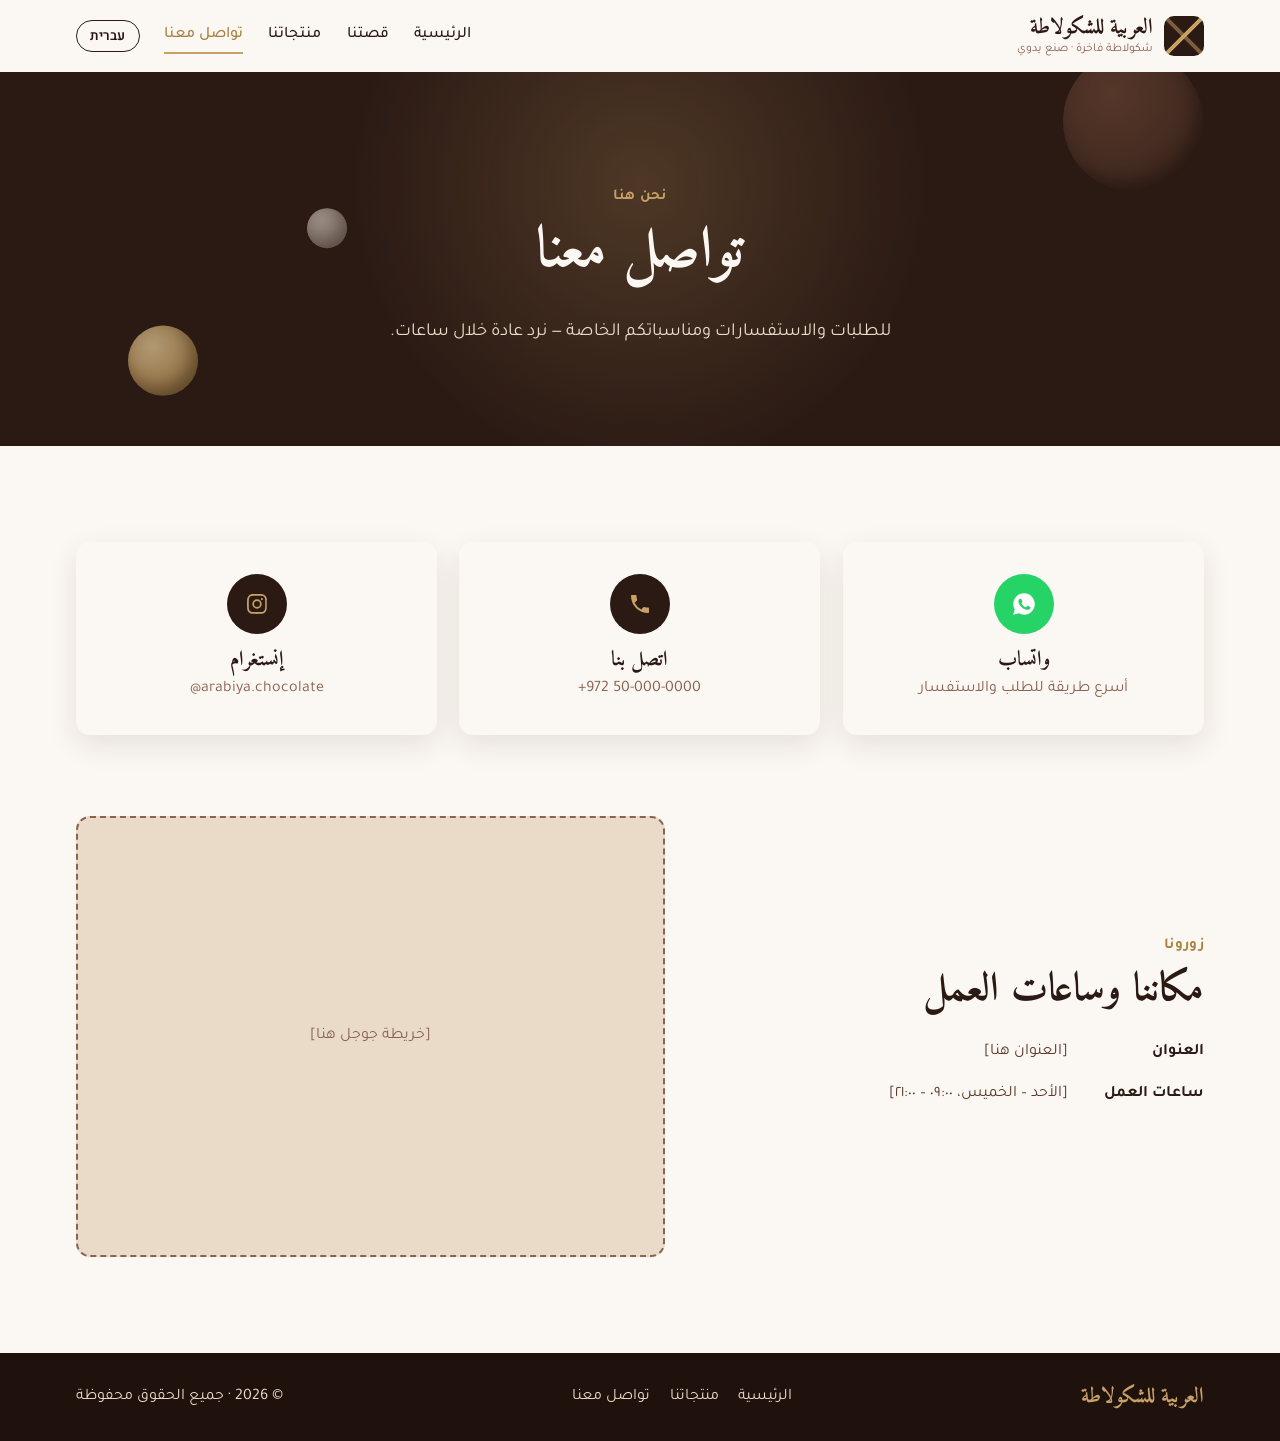
==== contact.html @ bb2a621e "Initial commit: Arabiya Chocolate website Static 3-page site (home, products, contact) with Arabic/H" ====
<!doctype html>
<html lang="ar" dir="rtl">
<head>
  <meta charset="utf-8" />
  <meta name="viewport" content="width=device-width, initial-scale=1" />
  <title>تواصل معنا — العربية للشكولاطة</title>
  <meta name="description" content="تواصل مع العربية للشكولاطة للطلبات والمناسبات." />
  <link rel="icon" href="assets/favicon.svg" type="image/svg+xml" />
  <link rel="preconnect" href="https://fonts.googleapis.com" />
  <link rel="preconnect" href="https://fonts.gstatic.com" crossorigin />
  <link href="https://fonts.googleapis.com/css2?family=Amiri:wght@400;700&family=Tajawal:wght@400;500;700&family=Frank+Ruhl+Libre:wght@500;700&family=Heebo:wght@400;500;700&display=swap" rel="stylesheet" />
  <link rel="stylesheet" href="css/styles.css" />
</head>
<body data-page="contact">
  <div class="scroll-progress" aria-hidden="true"></div>
  <div class="cursor-ring" aria-hidden="true"></div>

  <header class="site-header">
    <div class="container header-inner">
      <a href="index.html" class="logo" aria-label="العربية للشكولاطة">
        <span class="logo-mark" aria-hidden="true"></span>
        <span class="logo-text">
          <span class="logo-name">العربية للشكولاطة</span>
          <span class="logo-tag" data-i18n="logo.tag"></span>
        </span>
      </a>
      <nav class="nav" id="nav" aria-label="Main">
        <a href="index.html" data-i18n="nav.home"></a>
        <a href="index.html#story" data-i18n="nav.story"></a>
        <a href="products.html" data-i18n="nav.products"></a>
        <a href="contact.html" data-i18n="nav.contact" aria-current="page"></a>
      </nav>
      <div class="header-actions">
        <button class="lang-toggle" id="langToggle" type="button" aria-label="Switch language">עברית</button>
        <button class="menu-toggle" id="menuToggle" type="button" aria-label="Menu" aria-expanded="false">
          <span></span><span></span><span></span>
        </button>
      </div>
    </div>
  </header>

  <main>
    <section class="page-hero">
      <div class="page-hero-deco" aria-hidden="true"><span></span><span></span><span></span></div>
      <div class="container">
        <p class="eyebrow" data-i18n="cp.eyebrow"></p>
        <h1 data-i18n="cp.title"></h1>
        <p class="lead" data-i18n="cp.lead"></p>
      </div>
    </section>

    <section class="section">
      <div class="container">

        <!-- Shown only when arriving from a product (contact.html?product=id) -->
        <div class="selected" id="selectedProduct" hidden>
          <div class="selected-media" id="selMedia"></div>
          <div class="selected-body">
            <p class="eyebrow" data-i18n="sel.label"></p>
            <h2 id="selName"></h2>
            <p class="selected-price" id="selPrice"></p>
            <div class="selected-actions">
              <a href="#" class="btn btn-primary" id="selSend" target="_blank" rel="noopener" data-i18n="sel.send"></a>
              <a href="products.html" class="btn btn-ghost" data-i18n="sel.change"></a>
            </div>
          </div>
        </div>

        <div class="channels">
          <a href="#" class="channel js-wa-general">
            <span class="channel-icon wa" aria-hidden="true">
              <svg viewBox="0 0 24 24" width="26" height="26"><path fill="currentColor" d="M12.04 2C6.58 2 2.13 6.45 2.13 11.91c0 1.75.46 3.45 1.32 4.95L2.05 22l5.25-1.38a9.9 9.9 0 0 0 4.74 1.21c5.46 0 9.91-4.45 9.91-9.91S17.5 2 12.04 2Zm5.8 14.03c-.24.68-1.42 1.3-1.96 1.35-.5.05-.97.24-3.27-.68-2.77-1.090-4.52-3.93-4.66-4.11-.13-.18-1.11-1.48-1.11-2.83s.7-2.01.96-2.28c.24-.27.53-.34.71-.34l.51.01c.16 0 .38-.06.6.46.24.55.8 1.92.87 2.06.07.14.11.3.02.48-.09.18-.14.3-.27.46-.14.16-.29.36-.41.48-.14.13-.28.28-.12.55.16.27.71 1.17 1.52 1.9 1.05.93 1.930 1.22 2.2 1.36.27.13.43.11.59-.07.16-.18.68-.79.86-1.06.18-.27.36-.23.6-.14.25.09 1.58.75 1.85.88.27.14.45.2.52.32.07.11.07.66-.17 1.33Z"/></svg>
            </span>
            <h3 data-i18n="ch.wa"></h3>
            <p data-i18n="ch.waD"></p>
          </a>
          <a href="#" class="channel js-phone-link">
            <span class="channel-icon" aria-hidden="true">
              <svg viewBox="0 0 24 24" width="24" height="24"><path fill="currentColor" d="M6.6 10.8a15.1 15.1 0 0 0 6.6 6.6l2.2-2.2c.3-.3.7-.4 1-.2 1.1.4 2.3.6 3.6.6.6 0 1 .4 1 1V20c0 .6-.4 1-1 1A17 17 0 0 1 3 4c0-.6.4-1 1-1h3.5c.6 0 1 .4 1 1 0 1.3.2 2.5.6 3.6.1.3 0 .7-.2 1l-2.3 2.2Z"/></svg>
            </span>
            <h3 data-i18n="ch.phone"></h3>
            <p class="js-phone-text" dir="ltr"></p>
          </a>
          <a href="#" class="channel js-instagram-link" target="_blank" rel="noopener">
            <span class="channel-icon" aria-hidden="true">
              <svg viewBox="0 0 24 24" width="24" height="24"><path fill="currentColor" d="M12 7.3a4.7 4.7 0 1 0 0 9.4 4.7 4.7 0 0 0 0-9.4Zm0 7.7a3 3 0 1 1 0-6 3 3 0 0 1 0 6Zm6-7.9a1.1 1.1 0 1 1-2.2 0 1.1 1.1 0 0 1 2.2 0ZM21.9 8c-.1-1.6-.4-3-1.6-4.2S17.6 2.2 16 2.1C14.4 2 9.6 2 8 2.1 6.4 2.2 5 2.5 3.8 3.7S2.2 6.4 2.1 8C2 9.6 2 14.4 2.1 16c.1 1.6.4 3 1.6 4.2s2.6 1.5 4.2 1.6c1.6.1 6.4.1 8 0 1.6-.1 3-.4 4.2-1.6s1.5-2.6 1.6-4.2c.1-1.6.1-6.4 0-8Zm-2.1 9.8a3.3 3.3 0 0 1-1.9 1.9c-1.3.5-4.4.4-5.9.4s-4.6.1-5.9-.4a3.3 3.3 0 0 1-1.9-1.9c-.5-1.3-.4-4.4-.4-5.9s-.1-4.6.4-5.9a3.300 3.3 0 0 1 1.9-1.9c1.3-.5 4.4-.4 5.9-.4s4.6-.1 5.9.4a3.3 3.3 0 0 1 1.9 1.9c.5 1.3.4 4.4.4 5.9s.1 4.6-.4 5.9Z"/></svg>
            </span>
            <h3 data-i18n="ch.ig"></h3>
            <p class="js-instagram-text" dir="ltr"></p>
          </a>
        </div>

        <div class="visit">
          <div class="visit-info">
            <p class="eyebrow" data-i18n="ch.visit"></p>
            <h2 data-i18n="visit.title"></h2>
            <dl class="info">
              <div><dt data-i18n="contact.addrL"></dt><dd data-i18n="contact.addr"></dd></div>
              <div><dt data-i18n="contact.hoursL"></dt><dd data-i18n="contact.hours"></dd></div>
            </dl>
          </div>
          <!-- Replace with a Google Maps embed <iframe> -->
          <div class="map-placeholder" data-i18n="contact.map"></div>
        </div>
      </div>
    </section>
  </main>

  <footer class="site-footer">
    <div class="container footer-inner">
      <span class="logo-name">العربية للشكولاطة</span>
      <nav class="footer-nav">
        <a href="index.html" data-i18n="nav.home"></a>
        <a href="products.html" data-i18n="nav.products"></a>
        <a href="contact.html" data-i18n="nav.contact"></a>
      </nav>
      <span>© <span class="js-year"></span> · <span data-i18n="footer.rights"></span></span>
    </div>
  </footer>

  <script src="js/config.js"></script>
  <script src="js/i18n.js"></script>
  <script src="js/products.js"></script>
  <script src="js/main.js"></script>
  <script src="js/motion.js"></script>
</body>
</html>
---- css/styles.css ----
/* ============================================================
   العربية للشكولاطة — base styles
   Brand tokens live in :root. Change colors/fonts here.
   ============================================================ */
:root {
  --cocoa-900: #1f120d;
  --cocoa-800: #2b1a14;
  --cocoa-600: #5a3a2c;
  --cocoa-400: #8a6250;
  --cream-50:  #fbf7f2;
  --cream-100: #f4ebe0;
  --cream-200: #eadbc9;
  --gold:      #c8a165;
  --gold-dark: #a8823f;

  --text: var(--cocoa-800);
  --muted: var(--cocoa-400);
  --bg: var(--cream-50);

  --font-display: "Amiri", serif;
  --font-body: "Tajawal", system-ui, sans-serif;

  --radius: 14px;
  --shadow: 0 10px 30px rgba(43, 26, 20, 0.10);
  --container: 1160px;
}

/* Hebrew uses Hebrew-capable fonts */
body.lang-he {
  --font-display: "Frank Ruhl Libre", serif;
  --font-body: "Heebo", system-ui, sans-serif;
}

*, *::before, *::after { box-sizing: border-box; }
html { scroll-behavior: smooth; scroll-padding-top: 80px; }
body {
  margin: 0;
  font-family: var(--font-body);
  color: var(--text);
  background: var(--bg);
  line-height: 1.7;
  -webkit-font-smoothing: antialiased;
}
img { max-width: 100%; display: block; }
a { color: inherit; text-decoration: none; }
h1, h2, h3 { font-family: var(--font-display); line-height: 1.25; margin: 0 0 .5em; }
h1 { font-size: clamp(2.2rem, 5vw, 3.6rem); }
h2 { font-size: clamp(1.7rem, 3.5vw, 2.5rem); }
h3 { font-size: 1.3rem; }
p { margin: 0 0 1em; }

.container { width: 100%; max-width: var(--container); margin-inline: auto; padding-inline: 16px; }
.center { text-align: center; margin-top: 2.5rem; }

/* ---------- Buttons ---------- */
.btn {
  display: inline-flex; align-items: center; justify-content: center;
  padding: .8em 1.6em; border-radius: 999px;
  font-weight: 700; font-family: var(--font-body); font-size: 1rem;
  border: 2px solid transparent; cursor: pointer;
  transition: transform .15s ease, background .2s ease, color .2s ease;
}
.btn:hover { transform: translateY(-2px); }
.btn-primary { background: var(--cocoa-800); color: var(--cream-50); }
.btn-primary:hover { background: var(--cocoa-600); }
.btn-ghost { border-color: var(--cocoa-800); color: var(--cocoa-800); }
.btn-ghost:hover { background: var(--cocoa-800); color: var(--cream-50); }
.btn-small { padding: .45em 1.1em; font-size: .9rem; background: var(--gold); color: var(--cocoa-900); }
.btn-small:hover { background: var(--gold-dark); color: var(--cream-50); }

.eyebrow {
  color: var(--gold-dark); font-weight: 700; letter-spacing: .02em;
  margin-bottom: .4em; font-size: .95rem;
}

/* ---------- Header ---------- */
.site-header {
  position: sticky; top: 0; z-index: 50;
  background: rgba(251, 247, 242, .92);
  backdrop-filter: blur(8px);
  transition: box-shadow .2s ease;
}
.site-header.is-scrolled { box-shadow: 0 2px 16px rgba(43, 26, 20, .08); }
.header-inner { display: flex; align-items: center; gap: 1.5rem; height: 72px; }

.logo { display: flex; align-items: center; gap: .7rem; }
.logo-mark {
  width: 40px; height: 40px; border-radius: 10px; flex: none;
  background:
    linear-gradient(135deg, transparent 46%, var(--gold) 47% 53%, transparent 54%),
    linear-gradient(45deg, transparent 46%, rgba(200,161,101,.5) 47% 53%, transparent 54%),
    var(--cocoa-800);
}
.logo-text { display: flex; flex-direction: column; line-height: 1.2; }
.logo-name { font-family: "Amiri", serif; font-weight: 700; font-size: 1.35rem; }
.logo-tag { font-size: .75rem; color: var(--muted); }

.nav { display: flex; gap: 1.6rem; margin-inline-start: auto; }
.nav a { font-weight: 500; position: relative; }
.nav a::after {
  content: ""; position: absolute; inset-inline: 0; bottom: -4px; height: 2px;
  background: var(--gold); transform: scaleX(0); transition: transform .2s ease;
}
.nav a:hover::after { transform: scaleX(1); }

.header-actions { display: flex; align-items: center; gap: .6rem; }
.lang-toggle {
  border: 1.5px solid var(--cocoa-800); background: transparent; color: var(--cocoa-800);
  border-radius: 999px; padding: .35em 1em; cursor: pointer;
  font-family: "Heebo", "Tajawal", sans-serif; font-weight: 600;
}
.lang-toggle:hover { background: var(--cocoa-800); color: var(--cream-50); }

.menu-toggle { display: none; background: none; border: 0; padding: 8px; cursor: pointer; }
.menu-toggle span { display: block; width: 22px; height: 2px; background: var(--cocoa-800); margin: 5px 0; }

/* ---------- Hero ---------- */
.hero {
  background:
    radial-gradient(1200px 500px at 85% -10%, var(--cream-200), transparent 60%),
    var(--cream-100);
  overflow: hidden;
}
.hero-inner {
  display: grid; grid-template-columns: 1.1fr .9fr; align-items: center; gap: 2rem;
  min-height: min(78vh, 640px); padding-block: 3rem;
}
.lead { font-size: 1.15rem; color: var(--cocoa-600); max-width: 34ch; }
.hero-ctas { display: flex; flex-wrap: wrap; gap: .8rem; margin-top: 1.6rem; }

.hero-art { position: relative; aspect-ratio: 1; max-width: 440px; width: 100%; margin-inline: auto; }
.bonbon {
  position: absolute; border-radius: 50%;
  background: radial-gradient(circle at 35% 30%, #7a4f3c, var(--cocoa-800) 60%, var(--cocoa-900));
  box-shadow: inset -8px -10px 20px rgba(0,0,0,.35), 0 18px 30px rgba(43,26,20,.25);
}
.bonbon::after {
  content: ""; position: absolute; inset: 22% 30% auto auto; width: 30%; height: 10%;
  border-radius: 50%; background: rgba(255,255,255,.18); transform: rotate(-25deg);
}
.b1 { width: 46%; height: 46%; top: 20%; inset-inline-start: 25%; }
.b2 { width: 28%; height: 28%; top: 5%;  inset-inline-start: 5%;
      background: radial-gradient(circle at 35% 30%, #e8cf9c, var(--gold) 55%, var(--gold-dark)); }
.b3 { width: 24%; height: 24%; top: 62%; inset-inline-start: 8%;
      background: radial-gradient(circle at 35% 30%, #fff8ef, var(--cream-200) 60%, #cdb79c); }
.b4 { width: 30%; height: 30%; top: 64%; inset-inline-start: 60%; }
.b5 { width: 18%; height: 18%; top: 8%;  inset-inline-start: 72%;
      background: radial-gradient(circle at 35% 30%, #a3c47a, #6f8f45 60%, #4c6630); }

/* ---------- Sections ---------- */
.section { padding-block: clamp(3.5rem, 8vw, 6rem); }
.section-alt { background: var(--cream-100); }
.section-dark { background: var(--cocoa-800); color: var(--cream-100); }
.section-dark .eyebrow { color: var(--gold); }
.section-head { text-align: center; max-width: 640px; margin: 0 auto 2.5rem; }

/* About */
.about { display: grid; grid-template-columns: 1fr 1.3fr; gap: 3rem; align-items: start; }
.features { list-style: none; padding: 0; margin: 1.5rem 0 0; display: grid; gap: 1rem; }
.features li {
  display: flex; flex-direction: column; padding: 1rem 1.2rem;
  border-inline-start: 3px solid var(--gold); background: var(--cream-100); border-radius: 8px;
}
.features span { color: var(--muted); }

/* Filters */
.filters { display: flex; flex-wrap: wrap; justify-content: center; gap: .5rem; margin-bottom: 2rem; }
.filter {
  border: 1.5px solid var(--cream-200); background: var(--cream-50); color: var(--cocoa-600);
  padding: .4em 1.1em; border-radius: 999px; cursor: pointer; font-family: var(--font-body); font-size: .95rem;
}
.filter.is-active { background: var(--cocoa-800); border-color: var(--cocoa-800); color: var(--cream-50); }

/* Product grid */
.grid { display: grid; grid-template-columns: repeat(auto-fill, minmax(240px, 1fr)); gap: 1.4rem; }
.card {
  background: var(--cream-50); border-radius: var(--radius); overflow: hidden;
  box-shadow: var(--shadow); display: flex; flex-direction: column;
  transition: transform .2s ease;
}
.card:hover { transform: translateY(-4px); }
.card-media { aspect-ratio: 4 / 3; background: var(--cream-200); }
.card-media img { width: 100%; height: 100%; object-fit: cover; }
.card-body { padding: 1.1rem 1.2rem 1.3rem; display: flex; flex-direction: column; flex: 1; }
.card-body p { color: var(--muted); font-size: .95rem; flex: 1; }
.card-foot { display: flex; align-items: center; justify-content: space-between; gap: .5rem; }
.price { font-weight: 700; font-size: 1.1rem; }

/* Placeholder product art (until real photos exist) */
.placeholder-art { width: 100%; height: 100%; display: grid; place-items: center; }
.placeholder-art span {
  width: 42%; aspect-ratio: 1; border-radius: 50%;
  box-shadow: inset -6px -8px 16px rgba(0,0,0,.3), 0 12px 20px rgba(43,26,20,.2);
}
.v1 { background: linear-gradient(135deg, #f1e3d0, #e2cbb0); }
.v1 span { background: radial-gradient(circle at 35% 30%, #7a4f3c, var(--cocoa-800) 60%); }
.v2 { background: linear-gradient(135deg, #3a2419, #24150f); }
.v2 span { background: radial-gradient(circle at 35% 30%, #e8cf9c, var(--gold) 60%); }
.v3 { background: linear-gradient(135deg, #e9efe0, #d3dfc2); }
.v3 span { background: radial-gradient(circle at 35% 30%, #a3c47a, #6f8f45 60%); }
.v4 { background: linear-gradient(135deg, #f6e7e3, #e8cfc8); }
.v4 span { background: radial-gradient(circle at 35% 30%, #fff8ef, #cdb79c 70%); }

/* Occasions */
.occasions { display: grid; grid-template-columns: repeat(4, 1fr); gap: 1.2rem; }
.occ-card {
  padding: 1.6rem; border-radius: var(--radius); background: var(--cream-100);
  border-top: 4px solid var(--gold);
}
.occ-card p { color: var(--muted); margin: 0; }

/* Steps */
.steps { list-style: none; padding: 0; margin: 0; display: grid; grid-template-columns: repeat(3, 1fr); gap: 1.5rem; }
.steps li { text-align: center; padding: 1.5rem; }
.step-num {
  display: inline-grid; place-items: center; width: 56px; height: 56px; border-radius: 50%;
  background: var(--gold); color: var(--cocoa-900); font-weight: 700; font-size: 1.4rem; margin-bottom: 1rem;
}
.steps p { color: var(--cream-200); margin: 0; }

/* Contact */
.contact { display: grid; grid-template-columns: 1fr 1fr; gap: 3rem; align-items: center; }
.info { margin: 1.5rem 0 2rem; display: grid; gap: .9rem; }
.info div { display: grid; grid-template-columns: 120px 1fr; gap: 1rem; }
.info dt { font-weight: 700; }
.info dd { margin: 0; color: var(--cocoa-600); }
.info a { text-decoration: underline; text-underline-offset: 3px; }
.map-placeholder {
  aspect-ratio: 4 / 3; border-radius: var(--radius); background: var(--cream-200);
  display: grid; place-items: center; color: var(--muted); border: 2px dashed var(--cocoa-400);
}

/* Footer */
.site-footer { background: var(--cocoa-900); color: var(--cream-200); padding-block: 1.6rem; }
.footer-inner { display: flex; justify-content: space-between; align-items: center; flex-wrap: wrap; gap: .8rem; }
.site-footer .logo-name { color: var(--gold); }

/* Floating WhatsApp */
.wa-float {
  position: fixed; bottom: 20px; inset-inline-start: 20px; z-index: 60;
  width: 58px; height: 58px; border-radius: 50%; background: #25d366; color: #fff;
  display: grid; place-items: center; box-shadow: 0 8px 20px rgba(0,0,0,.25);
  transition: transform .15s ease;
}
.wa-float:hover { transform: scale(1.08); }

/* ---------- Responsive ---------- */
@media (max-width: 960px) {
  .occasions { grid-template-columns: repeat(2, 1fr); }
  .about, .contact { grid-template-columns: 1fr; gap: 2rem; }
}

@media (max-width: 760px) {
  .menu-toggle { display: block; }
  .nav {
    position: absolute; top: 72px; inset-inline: 0;
    flex-direction: column; gap: 0; background: var(--cream-50);
    box-shadow: 0 10px 20px rgba(43,26,20,.1);
    max-height: 0; overflow: hidden; transition: max-height .25s ease;
  }
  .nav.is-open { max-height: 400px; }
  .nav a { padding: 1rem 16px; border-top: 1px solid var(--cream-200); }
  .nav a::after { display: none; }
  .header-actions { margin-inline-start: auto; }

  .hero-inner { grid-template-columns: 1fr; text-align: center; min-height: auto; }
  .hero-copy { order: 2; }
  .hero-art { order: 1; max-width: 260px; }
  .lead { margin-inline: auto; }
  .hero-ctas { justify-content: center; }

  .steps { grid-template-columns: 1fr; }
  .occasions { grid-template-columns: 1fr; }
  .logo-tag { display: none; }
}

/* ============================================================
   MOTION (see js/motion.js)
   ============================================================ */

/* Scroll progress bar */
.scroll-progress {
  position: fixed; top: 0; inset-inline: 0; height: 3px; z-index: 100;
  background: linear-gradient(to left, var(--gold), #e8cf9c);
  transform: scaleX(0); transform-origin: right; pointer-events: none;
}

/* Cursor ring (desktop only — JS shows it) */
.cursor-ring {
  position: fixed; left: 0; top: 0; z-index: 200; pointer-events: none;
  width: 34px; height: 34px; border-radius: 50%;
  border: 1.5px solid var(--gold); opacity: 0;
  transition: width .25s ease, height .25s ease, background .25s ease, border-color .25s ease, opacity .3s ease;
}
.cursor-ring.is-visible { opacity: 1; }
.cursor-ring.is-hover { width: 64px; height: 64px; background: rgba(200,161,101,.16); border-color: transparent; }
.cursor-ring.is-down { width: 24px; height: 24px; }

/* Header hide/show */
.site-header { transition: box-shadow .2s ease, transform .35s ease; }
.site-header.is-hidden { transform: translateY(-100%); }

/* Scroll reveal (uses `translate` so it never fights other transforms) */
.reveal {
  opacity: 0; translate: 0 28px;
  transition: opacity .8s ease var(--d, 0ms), translate .9s cubic-bezier(.2,.7,.2,1) var(--d, 0ms);
}
.reveal.is-visible { opacity: 1; translate: none; }

/* Hero title words */
.hero h1 .word { display: inline-block; opacity: 0; translate: 0 .5em; filter: blur(6px); }
.hero h1.words-in .word {
  animation: wordIn .9s cubic-bezier(.2,.7,.2,1) forwards;
  animation-delay: calc(var(--i) * 110ms + 150ms);
}
@keyframes wordIn { to { opacity: 1; translate: 0 0; filter: blur(0); } }

/* Hero: soft light that follows the cursor */
.hero {
  background:
    radial-gradient(420px circle at var(--sx, 75%) var(--sy, 35%), rgba(255,255,255,.55), transparent 65%),
    radial-gradient(1200px 500px at 85% -10%, var(--cream-200), transparent 60%),
    var(--cream-100);
}

/* Hero chocolates: idle float (transform) + JS parallax (translate/rotate) */
.bonbon { animation: float 6s ease-in-out infinite; will-change: transform, translate; }
.b2 { animation-duration: 5s;   animation-delay: -1s; }
.b3 { animation-duration: 7s;   animation-delay: -2s; }
.b4 { animation-duration: 6.5s; animation-delay: -3s; }
.b5 { animation-duration: 4.5s; animation-delay: -.5s; }
@keyframes float { 0%, 100% { transform: translateY(0); } 50% { transform: translateY(-12px); } }
.bonbon::after { translate: var(--hx, 0) var(--hy, 0); }

/* Dark section spotlight */
.section-dark {
  background:
    radial-gradient(520px circle at var(--sx, 50%) var(--sy, 40%), rgba(200,161,101,.18), transparent 60%),
    var(--cocoa-800);
}
.steps li { transition: transform .3s ease; }
.steps li:hover { transform: translateY(-6px); }
.steps li:hover .step-num { transform: scale(1.12) rotate(-8deg); }
.step-num { transition: transform .3s ease; }

/* Product cards: 3D tilt + glossy reflection */
.card {
  position: relative;
  transform: perspective(900px) rotateX(var(--rx, 0deg)) rotateY(var(--ry, 0deg));
  transition: transform .45s cubic-bezier(.2,.7,.2,1), box-shadow .3s ease,
              opacity .8s ease var(--d, 0ms), translate .9s cubic-bezier(.2,.7,.2,1) var(--d, 0ms);
}
.card:hover {
  transform: perspective(900px) rotateX(var(--rx, 0deg)) rotateY(var(--ry, 0deg)) translateY(-6px);
  box-shadow: 0 22px 40px rgba(43, 26, 20, .18);
}
.card.is-tilting { transition: transform .1s linear, box-shadow .3s ease, opacity .8s ease, translate .9s ease; }
.card::after {
  content: ""; position: absolute; inset: 0; pointer-events: none; border-radius: inherit;
  background: radial-gradient(circle at var(--gx, 50%) var(--gy, 0%), rgba(255,255,255,.38), transparent 45%);
  opacity: 0; transition: opacity .3s ease;
}
.card:hover::after { opacity: 1; }
.placeholder-art span, .card-media img {
  translate: var(--mx, 0) var(--my, 0); transition: translate .35s ease, scale .4s ease;
}
.card:hover .placeholder-art span, .card:hover .card-media img { scale: 1.06; }

/* Buttons move back smoothly after the magnetic pull */
.btn, .lang-toggle, .wa-float { transition: transform .15s ease, background .2s ease, color .2s ease, translate .25s ease; }

/* Click particles */
.particle { position: fixed; border-radius: 50%; pointer-events: none; z-index: 150; }

/* Respect "reduce motion" */
@media (prefers-reduced-motion: reduce) {
  .bonbon { animation: none; }
  .cursor-ring { display: none; }
  .reveal { opacity: 1; translate: none; transition: none; }
  html { scroll-behavior: auto; }
}

/* ============================================================
   MULTI-PAGE LAYOUT (home / products / contact)
   ============================================================ */

/* Active nav link */
.nav a[aria-current="page"] { color: var(--gold-dark); }
.nav a[aria-current="page"]::after { transform: scaleX(1); }

.btn-gold { background: var(--gold); color: var(--cocoa-900); }
.btn-gold:hover { background: #e0bd84; }
.muted { color: var(--muted); }

/* ---------- Inner page banner ---------- */
.page-hero {
  position: relative; overflow: hidden; text-align: center;
  padding-block: clamp(4rem, 10vw, 7rem) clamp(3rem, 7vw, 5rem);
  color: var(--cream-100);
  background:
    radial-gradient(480px circle at var(--sx, 50%) var(--sy, 30%), rgba(200,161,101,.22), transparent 60%),
    var(--cocoa-800);
}
.page-hero .eyebrow { color: var(--gold); }
.page-hero h1 { color: var(--cream-50); }
.page-hero .lead { color: var(--cream-200); margin-inline: auto; max-width: 52ch; }
.page-hero .container { position: relative; z-index: 1; }
.page-hero-deco span {
  position: absolute; border-radius: 50%;
  background: radial-gradient(circle at 35% 30%, #7a4f3c, var(--cocoa-600) 55%, var(--cocoa-900));
  box-shadow: inset -6px -8px 16px rgba(0,0,0,.35); opacity: .55;
}
.page-hero-deco span:nth-child(1) { width: 140px; height: 140px; top: -30px; inset-inline-start: 6%; }
.page-hero-deco span:nth-child(2) { width: 70px; height: 70px; bottom: 18%; inset-inline-end: 10%;
  background: radial-gradient(circle at 35% 30%, #e8cf9c, var(--gold) 55%, var(--gold-dark)); opacity: .7; }
.page-hero-deco span:nth-child(3) { width: 40px; height: 40px; top: 30%; inset-inline-end: 24%;
  background: radial-gradient(circle at 35% 30%, #fff8ef, var(--cream-200) 60%, #cdb79c); opacity: .5; }

/* ---------- Photo placeholders (swap for <img class="photo">) ---------- */
.photo {
  width: 100%; height: 100%; min-height: 180px; border-radius: var(--radius);
  object-fit: cover; display: grid; place-items: center; text-align: center;
  color: var(--cocoa-400); font-size: .9rem; padding: 1rem;
  background:
    url("data:image/svg+xml,%3Csvg xmlns='http://www.w3.org/2000/svg' width='44' height='44' viewBox='0 0 24 24' fill='none' stroke='%238a6250' stroke-width='1.4' stroke-linecap='round' stroke-linejoin='round' opacity='.55'%3E%3Cpath d='M4 8h3l2-3h6l2 3h3v11H4z'/%3E%3Ccircle cx='12' cy='13' r='3.5'/%3E%3C/svg%3E") center 42% / 44px no-repeat,
    repeating-linear-gradient(45deg, rgba(138,98,80,.05) 0 12px, transparent 12px 24px),
    linear-gradient(135deg, var(--cream-200), #e0cdb6);
}
.photo span { margin-top: 70px; }
img.photo { padding: 0; background: none; }

/* ---------- Story ---------- */
.story { display: grid; grid-template-columns: .9fr 1.1fr; gap: clamp(2rem, 5vw, 4.5rem); align-items: center; }
.story-media { position: relative; }
.photo-tall { aspect-ratio: 4 / 5; }
.story-badge {
  position: absolute; bottom: -22px; inset-inline-end: -16px;
  background: var(--cocoa-800); color: var(--cream-100); border-radius: var(--radius);
  padding: 1rem 1.3rem; box-shadow: var(--shadow); display: flex; flex-direction: column; max-width: 190px;
}
.story-badge strong { font-family: var(--font-display); font-size: 2rem; color: var(--gold); line-height: 1.1; }
.story-badge span { font-size: .9rem; }
.signature { font-family: var(--font-display); font-size: 1.15rem; color: var(--gold-dark); }

.timeline { list-style: none; padding: 0; margin: 2rem 0 0; display: grid; gap: 1.1rem; position: relative; }
.timeline::before {
  content: ""; position: absolute; inset-block: 8px; inset-inline-start: 35px; width: 2px; background: var(--cream-200);
}
.timeline li { display: grid; grid-template-columns: 72px 1fr; gap: 1rem; align-items: start; position: relative; }
.t-year {
  background: var(--cream-100); border: 2px solid var(--gold); border-radius: 999px; z-index: 1;
  text-align: center; font-weight: 700; font-size: .85rem; padding: .2em .3em; color: var(--cocoa-600);
}
.timeline p { margin: 0; color: var(--muted); }

/* ---------- Gallery ---------- */
.gallery {
  display: grid; gap: 1rem;
  grid-template-columns: repeat(4, 1fr); grid-auto-rows: 200px;
}
.g1 { grid-column: span 2; grid-row: span 2; }
.g4 { grid-row: span 2; }
.g6 { grid-column: span 2; }
.g-item { position: relative; margin: 0; border-radius: var(--radius); overflow: hidden; }
.g-item .photo { border-radius: 0; transition: scale .6s cubic-bezier(.2,.7,.2,1); translate: var(--mx, 0) var(--my, 0); }
.g-item:hover .photo { scale: 1.06; }
.g-item figcaption {
  position: absolute; inset-inline: 0; bottom: 0; padding: 2rem 1rem .8rem;
  background: linear-gradient(to top, rgba(31,18,13,.75), transparent);
  color: var(--cream-50); font-weight: 500;
  translate: 0 40%; opacity: 0; transition: translate .4s ease, opacity .4s ease;
}
.g-item:hover figcaption { translate: 0 0; opacity: 1; }

/* ---------- Values ---------- */
.values { display: grid; grid-template-columns: repeat(3, 1fr); gap: 1.4rem; }
.value {
  background: var(--cream-100); border-radius: var(--radius); padding: 2rem 1.6rem; text-align: center;
}
.value p { color: var(--muted); margin: 0; }
.value-icon {
  display: inline-grid; place-items: center; width: 54px; height: 54px; border-radius: 50%;
  background: var(--cocoa-800); color: var(--gold); font-weight: 700; font-size: 1.3rem; margin-bottom: 1rem;
}

/* ---------- CTA band ---------- */
.cta-inner { text-align: center; max-width: 640px; }
.cta-inner h2 { color: var(--cream-50); }
.cta-inner p { color: var(--cream-200); margin-bottom: 1.6rem; }

/* ---------- Contact page ---------- */
.selected {
  display: grid; grid-template-columns: 220px 1fr; gap: 1.8rem; align-items: center;
  background: var(--cream-100); border: 2px solid var(--gold); border-radius: var(--radius);
  padding: 1.2rem; margin-bottom: 3rem;
}
.selected[hidden] { display: none; }
.selected-media { aspect-ratio: 4 / 3; border-radius: 10px; overflow: hidden; }
.selected-media img { width: 100%; height: 100%; object-fit: cover; }
.selected h2 { margin-bottom: .2em; }
.selected-price { font-weight: 700; font-size: 1.2rem; }
.selected-actions { display: flex; flex-wrap: wrap; gap: .7rem; }

.channels { display: grid; grid-template-columns: repeat(3, 1fr); gap: 1.4rem; margin-bottom: clamp(3rem, 7vw, 5rem); }
.channel {
  display: flex; flex-direction: column; align-items: center; text-align: center;
  background: var(--cream-50); border-radius: var(--radius); padding: 2rem 1.2rem; box-shadow: var(--shadow);
}
.channel h3 { margin: .8rem 0 .2rem; }
.channel p { margin: 0; color: var(--muted); }
.channel-icon {
  width: 60px; height: 60px; border-radius: 50%; display: grid; place-items: center;
  background: var(--cocoa-800); color: var(--gold); transition: transform .3s ease;
}
.channel-icon.wa { background: #25d366; color: #fff; }
.channel:hover .channel-icon { transform: scale(1.1) rotate(-8deg); }

.visit { display: grid; grid-template-columns: 1fr 1.2fr; gap: 3rem; align-items: center; }

/* Footer nav */
.footer-nav { display: flex; gap: 1.2rem; }
.footer-nav a:hover { color: var(--gold); }

/* ---------- Shared tilt + reflection for gallery, channels, values ---------- */
.g-item, .channel, .value {
  transform: perspective(900px) rotateX(var(--rx, 0deg)) rotateY(var(--ry, 0deg));
  transition: transform .45s cubic-bezier(.2,.7,.2,1), box-shadow .3s ease,
              opacity .8s ease var(--d, 0ms), translate .9s cubic-bezier(.2,.7,.2,1) var(--d, 0ms);
}
.channel, .value { position: relative; }
.g-item.is-tilting, .channel.is-tilting, .value.is-tilting {
  transition: transform .1s linear, box-shadow .3s ease, opacity .8s ease, translate .9s ease;
}
.channel:hover, .value:hover { box-shadow: 0 22px 40px rgba(43,26,20,.16); }
.channel::after, .value::after, .g-item::after {
  content: ""; position: absolute; inset: 0; pointer-events: none; border-radius: inherit;
  background: radial-gradient(circle at var(--gx, 50%) var(--gy, 0%), rgba(255,255,255,.35), transparent 45%);
  opacity: 0; transition: opacity .3s ease;
}
.channel:hover::after, .value:hover::after, .g-item:hover::after { opacity: 1; }

/* ---------- Responsive ---------- */
@media (max-width: 960px) {
  .story, .visit { grid-template-columns: 1fr; }
  .story-media { max-width: 460px; margin-inline: auto; width: 100%; }
  .gallery { grid-template-columns: repeat(2, 1fr); grid-auto-rows: 170px; }
  .g1 { grid-column: span 2; }
  .g6 { grid-column: span 2; }
}
@media (max-width: 760px) {
  .values, .channels { grid-template-columns: 1fr; }
  .selected { grid-template-columns: 1fr; }
  .story-badge { inset-inline-end: 8px; }
  .footer-inner { flex-direction: column; text-align: center; }
  .g-item figcaption { translate: 0 0; opacity: 1; }
}

/* Featured grid on home: 3 cards fill the row */
#featuredGrid { grid-template-columns: repeat(auto-fit, minmax(240px, 1fr)); }
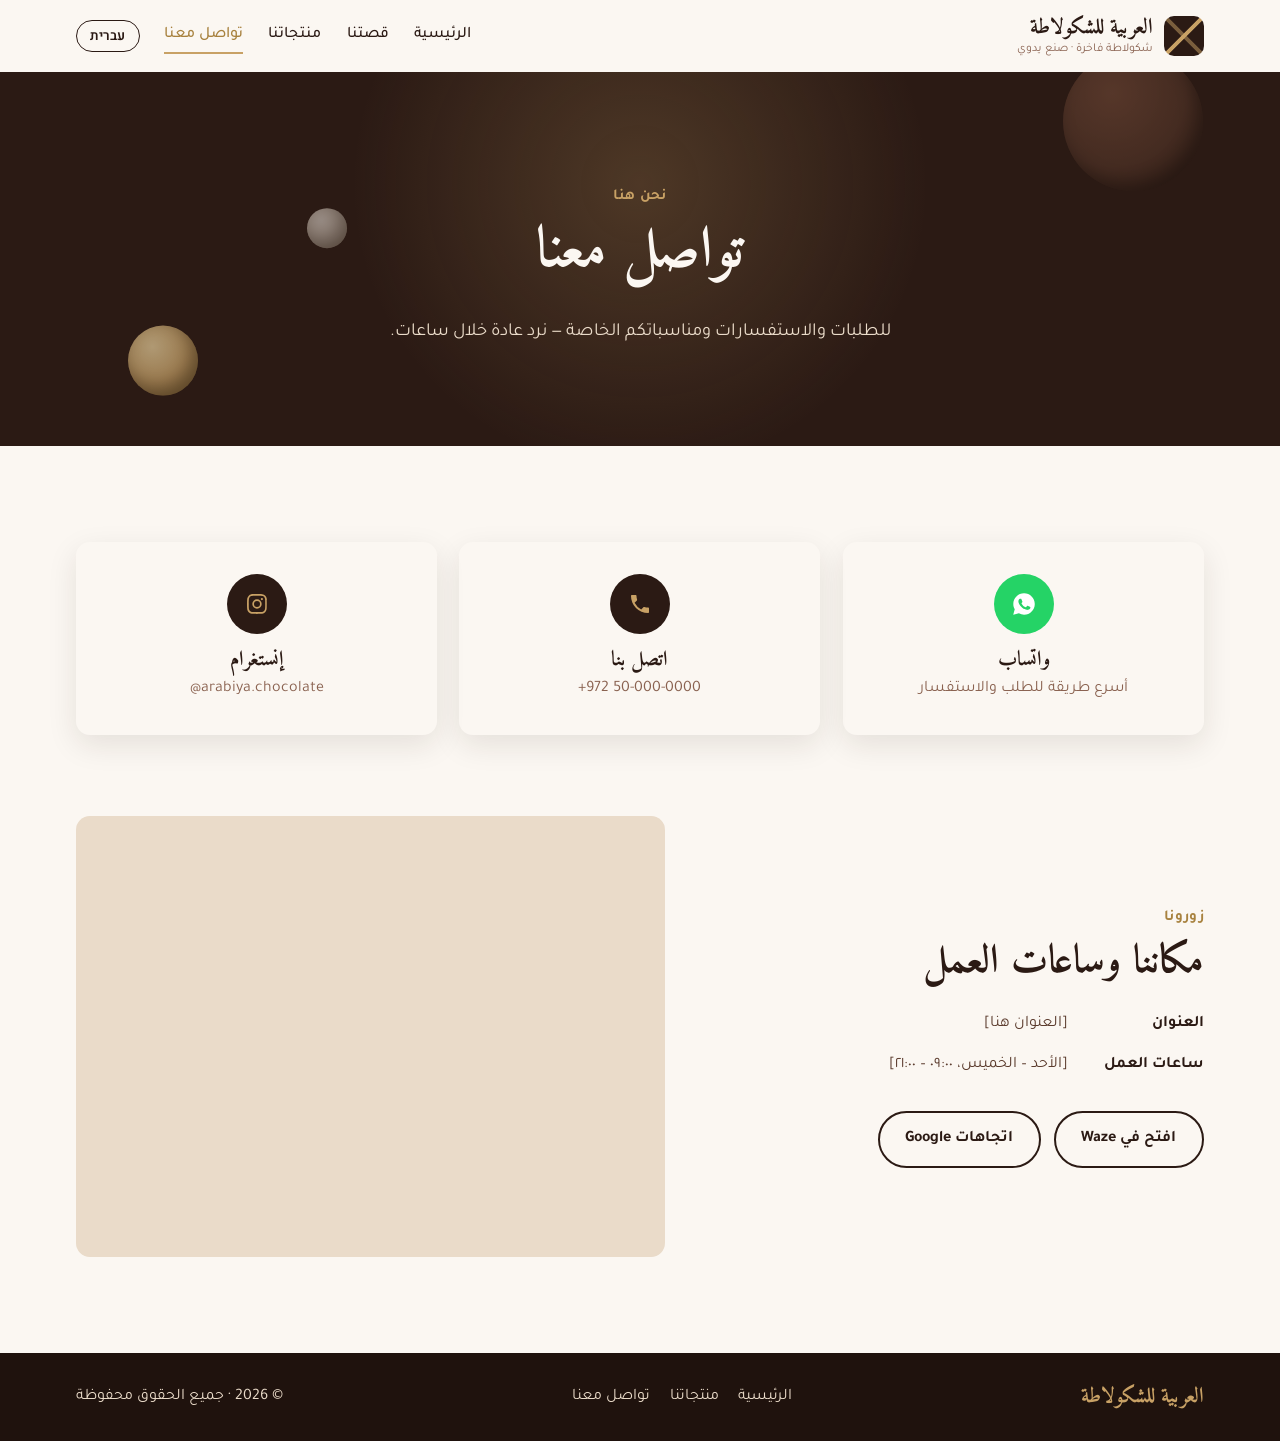
==== commit 74ec5dfe: "Add shop location with map embed and direction links Store the shop's coordinates in config.js, repl" ====
--- a/contact.html
+++ b/contact.html
@@ -98,9 +98,12 @@
               <div><dt data-i18n="contact.addrL"></dt><dd data-i18n="contact.addr"></dd></div>
               <div><dt data-i18n="contact.hoursL"></dt><dd data-i18n="contact.hours"></dd></div>
             </dl>
+            <div class="map-actions">
+              <a href="#" class="btn btn-ghost js-waze-link" target="_blank" rel="noopener" data-i18n="map.waze"></a>
+              <a href="#" class="btn btn-ghost js-google-link" target="_blank" rel="noopener" data-i18n="map.google"></a>
+            </div>
           </div>
-          <!-- Replace with a Google Maps embed <iframe> -->
-          <div class="map-placeholder" data-i18n="contact.map"></div>
+          <div class="map" id="map"></div>
         </div>
       </div>
     </section>
--- a/css/styles.css
+++ b/css/styles.css
@@ -183,6 +183,9 @@
 .card-media img { width: 100%; height: 100%; object-fit: cover; }
 .card-body { padding: 1.1rem 1.2rem 1.3rem; display: flex; flex-direction: column; flex: 1; }
 .card-body p { color: var(--muted); font-size: .95rem; flex: 1; }
+.card-body h3 a { color: inherit; text-decoration: none; }
+.card-link { cursor: pointer; }
+.card-link:hover .card-body h3 a { color: var(--gold-dark); }
 .card-foot { display: flex; align-items: center; justify-content: space-between; gap: .5rem; }
 .price { font-weight: 700; font-size: 1.1rem; }
 
@@ -225,10 +228,12 @@
 .info dt { font-weight: 700; }
 .info dd { margin: 0; color: var(--cocoa-600); }
 .info a { text-decoration: underline; text-underline-offset: 3px; }
-.map-placeholder {
+.map {
   aspect-ratio: 4 / 3; border-radius: var(--radius); background: var(--cream-200);
-  display: grid; place-items: center; color: var(--muted); border: 2px dashed var(--cocoa-400);
-}
+  overflow: hidden;
+}
+.map iframe { width: 100%; height: 100%; display: block; border: 0; }
+.map-actions { display: flex; flex-wrap: wrap; gap: .8rem; margin-top: 1.2rem; }
 
 /* Footer */
 .site-footer { background: var(--cocoa-900); color: var(--cream-200); padding-block: 1.6rem; }
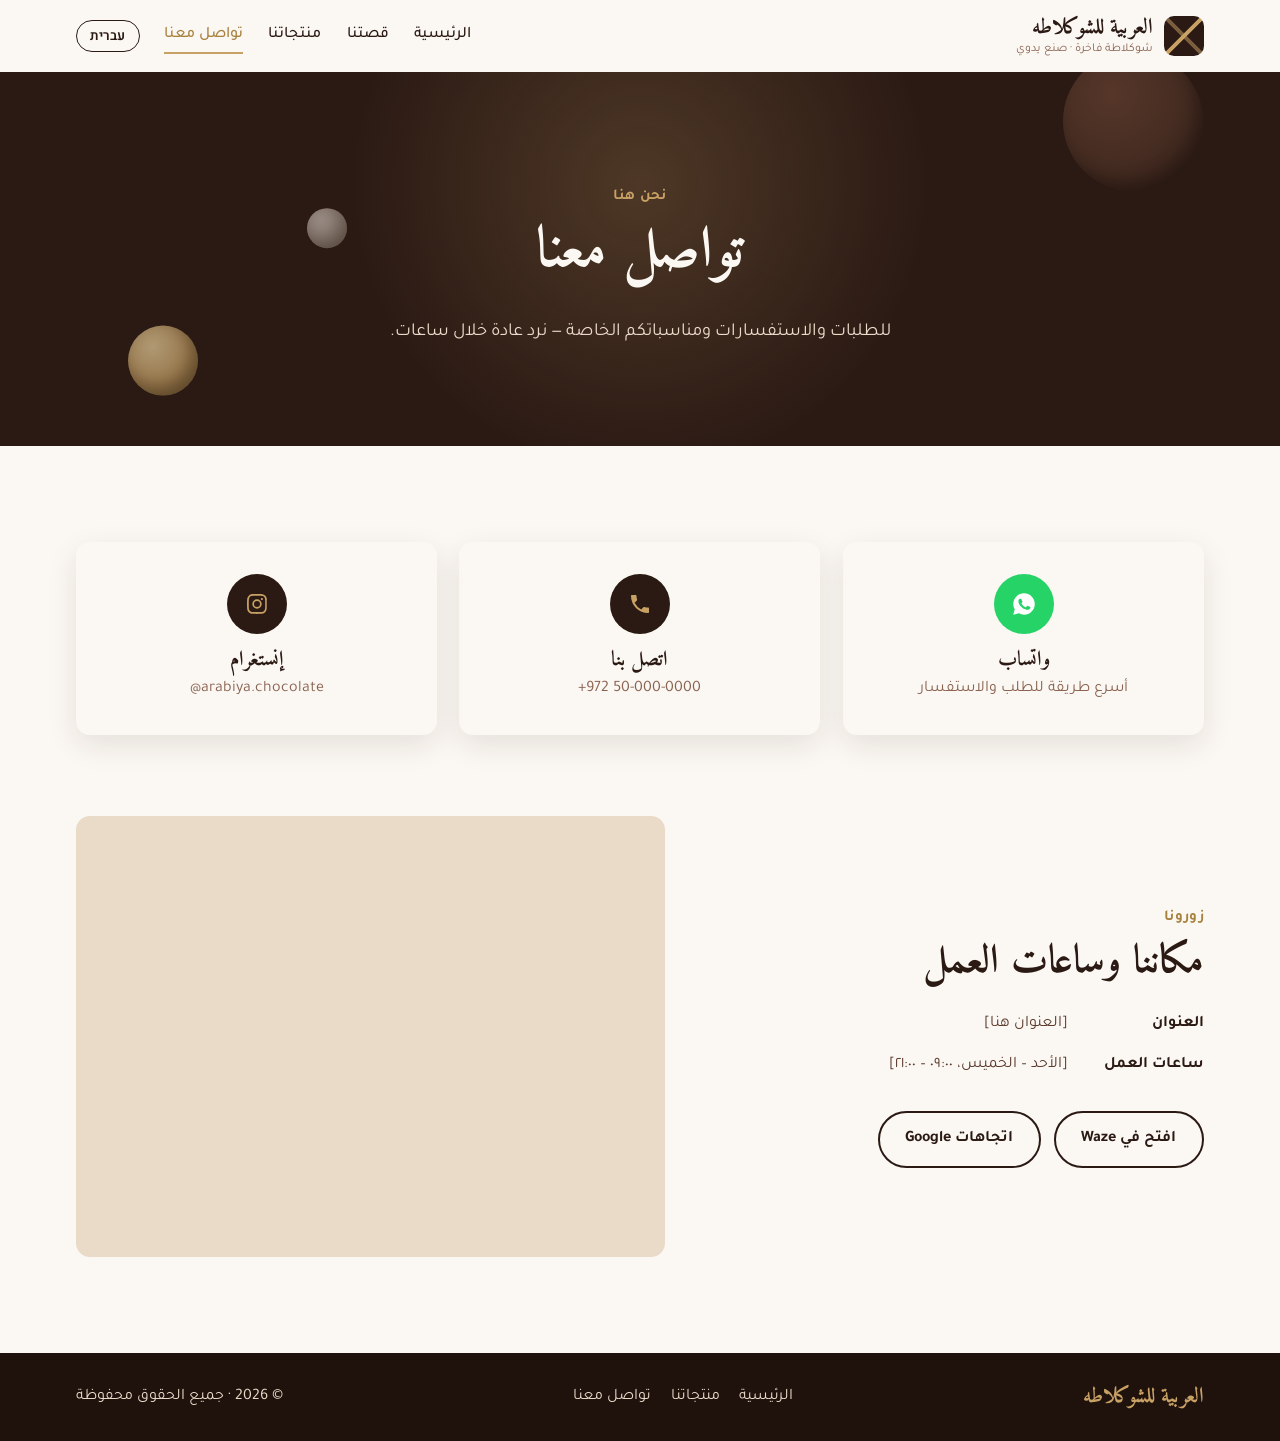
==== commit 567ea309: "Fix Arabic brand spelling to match the logo Brand name "العربية للشكولاطة" -> "العربية للشوكلاطه" ev" ====
--- a/contact.html
+++ b/contact.html
@@ -3,8 +3,8 @@
 <head>
   <meta charset="utf-8" />
   <meta name="viewport" content="width=device-width, initial-scale=1" />
-  <title>تواصل معنا — العربية للشكولاطة</title>
-  <meta name="description" content="تواصل مع العربية للشكولاطة للطلبات والمناسبات." />
+  <title>تواصل معنا — العربية للشوكلاطه</title>
+  <meta name="description" content="تواصل مع العربية للشوكلاطه للطلبات والمناسبات." />
   <link rel="icon" href="assets/favicon.svg" type="image/svg+xml" />
   <link rel="preconnect" href="https://fonts.googleapis.com" />
   <link rel="preconnect" href="https://fonts.gstatic.com" crossorigin />
@@ -17,10 +17,10 @@
 
   <header class="site-header">
     <div class="container header-inner">
-      <a href="index.html" class="logo" aria-label="العربية للشكولاطة">
+      <a href="index.html" class="logo" aria-label="العربية للشوكلاطه">
         <span class="logo-mark" aria-hidden="true"></span>
         <span class="logo-text">
-          <span class="logo-name">العربية للشكولاطة</span>
+          <span class="logo-name">العربية للشوكلاطه</span>
           <span class="logo-tag" data-i18n="logo.tag"></span>
         </span>
       </a>
@@ -111,7 +111,7 @@
 
   <footer class="site-footer">
     <div class="container footer-inner">
-      <span class="logo-name">العربية للشكولاطة</span>
+      <span class="logo-name">العربية للشوكلاطه</span>
       <nav class="footer-nav">
         <a href="index.html" data-i18n="nav.home"></a>
         <a href="products.html" data-i18n="nav.products"></a>
--- a/css/styles.css
+++ b/css/styles.css
@@ -1,5 +1,5 @@
 /* ============================================================
-   العربية للشكولاطة — base styles
+   العربية للشوكلاطه — base styles
    Brand tokens live in :root. Change colors/fonts here.
    ============================================================ */
 :root {
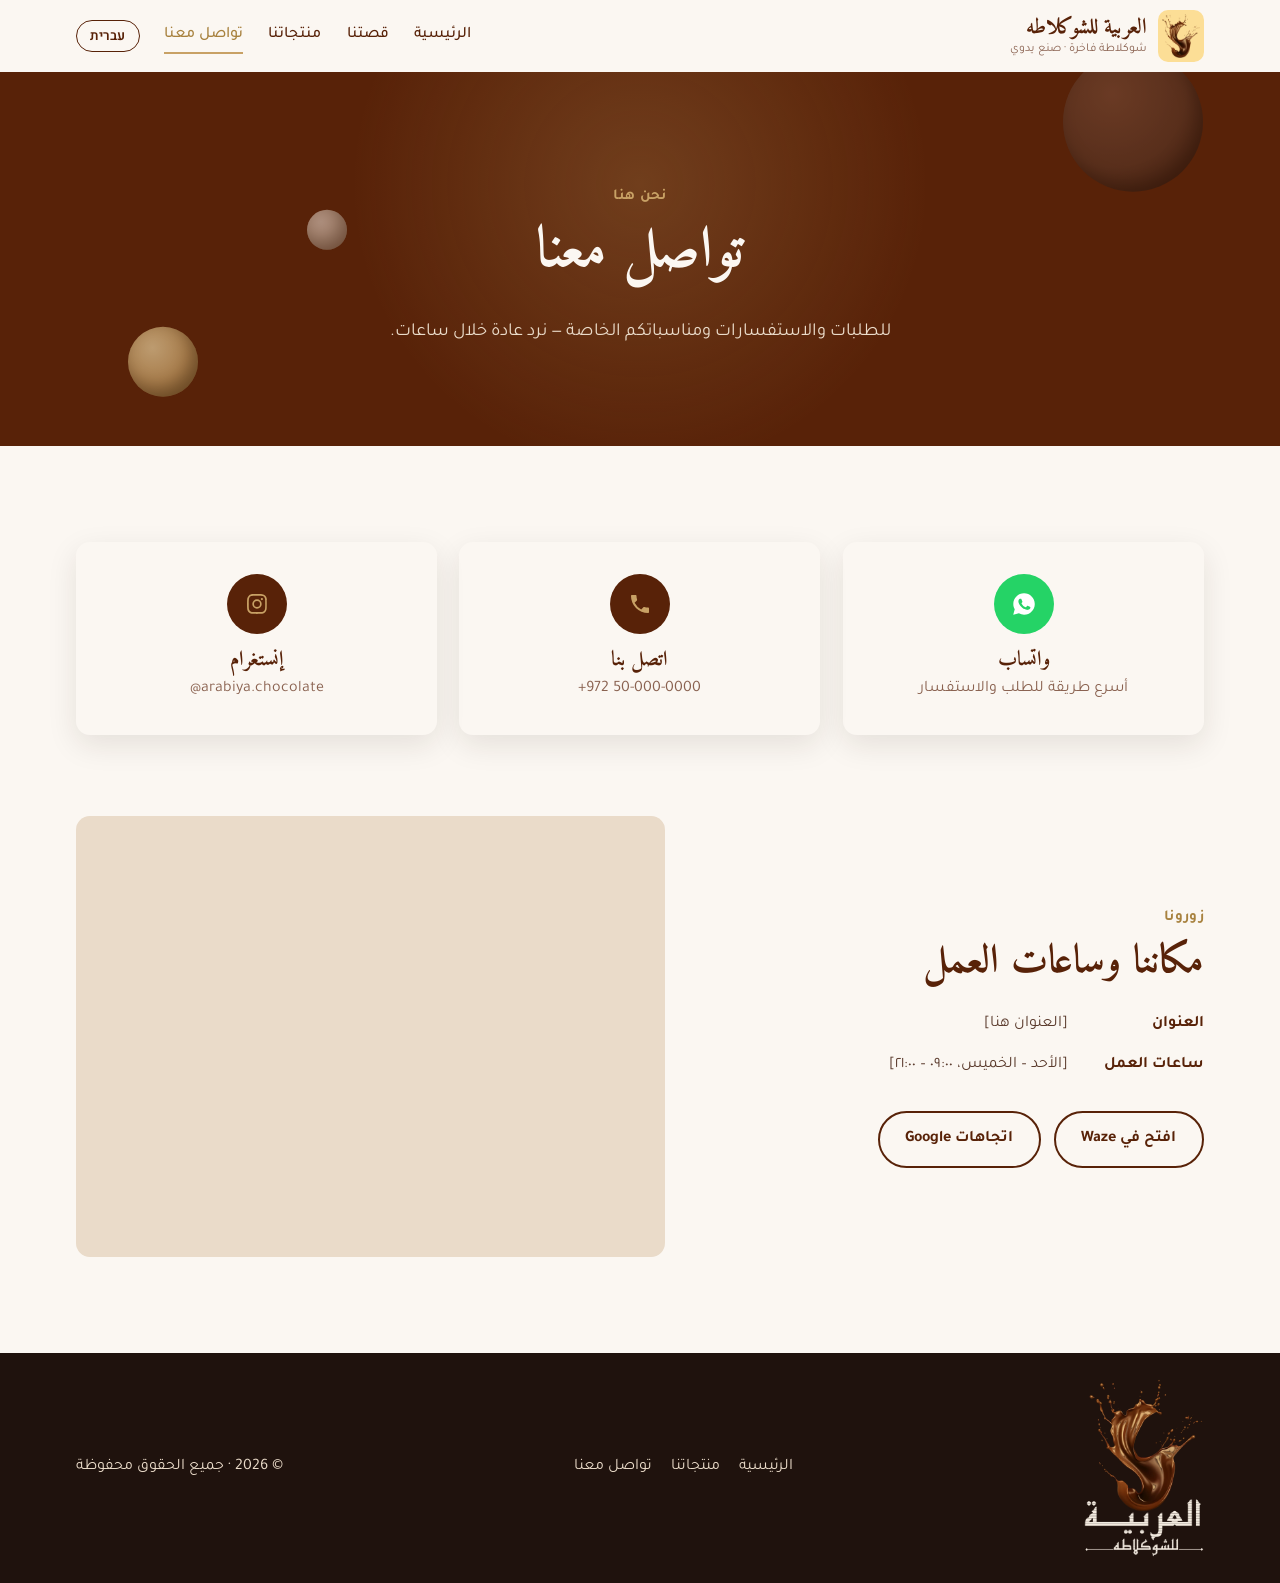
==== commit df665560: "Wire up the real logo assets and match brand colors Replace the CSS-drawn header mark with logo-mark" ====
--- a/contact.html
+++ b/contact.html
@@ -5,7 +5,8 @@
   <meta name="viewport" content="width=device-width, initial-scale=1" />
   <title>تواصل معنا — العربية للشوكلاطه</title>
   <meta name="description" content="تواصل مع العربية للشوكلاطه للطلبات والمناسبات." />
-  <link rel="icon" href="assets/favicon.svg" type="image/svg+xml" />
+  <link rel="icon" href="assets/logo/favicon-48.png" type="image/png" />
+  <link rel="apple-touch-icon" href="assets/logo/apple-touch-icon.png" />
   <link rel="preconnect" href="https://fonts.googleapis.com" />
   <link rel="preconnect" href="https://fonts.gstatic.com" crossorigin />
   <link href="https://fonts.googleapis.com/css2?family=Amiri:wght@400;700&family=Tajawal:wght@400;500;700&family=Frank+Ruhl+Libre:wght@500;700&family=Heebo:wght@400;500;700&display=swap" rel="stylesheet" />
@@ -18,7 +19,7 @@
   <header class="site-header">
     <div class="container header-inner">
       <a href="index.html" class="logo" aria-label="العربية للشوكلاطه">
-        <span class="logo-mark" aria-hidden="true"></span>
+        <img class="logo-mark" src="assets/logo/logo-mark.webp" alt="" width="38" height="44" />
         <span class="logo-text">
           <span class="logo-name">العربية للشوكلاطه</span>
           <span class="logo-tag" data-i18n="logo.tag"></span>
@@ -111,7 +112,7 @@
 
   <footer class="site-footer">
     <div class="container footer-inner">
-      <span class="logo-name">العربية للشوكلاطه</span>
+      <img class="footer-logo" src="assets/logo/logo-on-dark.webp" alt="العربية للشوكلاطه" width="120" height="178" />
       <nav class="footer-nav">
         <a href="index.html" data-i18n="nav.home"></a>
         <a href="products.html" data-i18n="nav.products"></a>
--- a/css/styles.css
+++ b/css/styles.css
@@ -4,7 +4,7 @@
    ============================================================ */
 :root {
   --cocoa-900: #1f120d;
-  --cocoa-800: #2b1a14;
+  --cocoa-800: #582208;
   --cocoa-600: #5a3a2c;
   --cocoa-400: #8a6250;
   --cream-50:  #fbf7f2;
@@ -12,6 +12,7 @@
   --cream-200: #eadbc9;
   --gold:      #c8a165;
   --gold-dark: #a8823f;
+  --logo-yellow: #FCDE96;
 
   --text: var(--cocoa-800);
   --muted: var(--cocoa-400);
@@ -85,15 +86,16 @@
 
 .logo { display: flex; align-items: center; gap: .7rem; }
 .logo-mark {
-  width: 40px; height: 40px; border-radius: 10px; flex: none;
-  background:
-    linear-gradient(135deg, transparent 46%, var(--gold) 47% 53%, transparent 54%),
-    linear-gradient(45deg, transparent 46%, rgba(200,161,101,.5) 47% 53%, transparent 54%),
-    var(--cocoa-800);
+  height: 44px; width: auto; flex: none; display: block;
+  padding: 4px; border-radius: 10px; background: var(--logo-yellow);
+  box-sizing: content-box;
 }
 .logo-text { display: flex; flex-direction: column; line-height: 1.2; }
 .logo-name { font-family: "Amiri", serif; font-weight: 700; font-size: 1.35rem; }
 .logo-tag { font-size: .75rem; color: var(--muted); }
+
+.footer-logo { width: 120px; height: auto; display: block; }
+.story-logo { width: 90px; height: auto; margin-bottom: 1rem; }
 
 .nav { display: flex; gap: 1.6rem; margin-inline-start: auto; }
 .nav a { font-weight: 500; position: relative; }
@@ -238,7 +240,6 @@
 /* Footer */
 .site-footer { background: var(--cocoa-900); color: var(--cream-200); padding-block: 1.6rem; }
 .footer-inner { display: flex; justify-content: space-between; align-items: center; flex-wrap: wrap; gap: .8rem; }
-.site-footer .logo-name { color: var(--gold); }
 
 /* Floating WhatsApp */
 .wa-float {
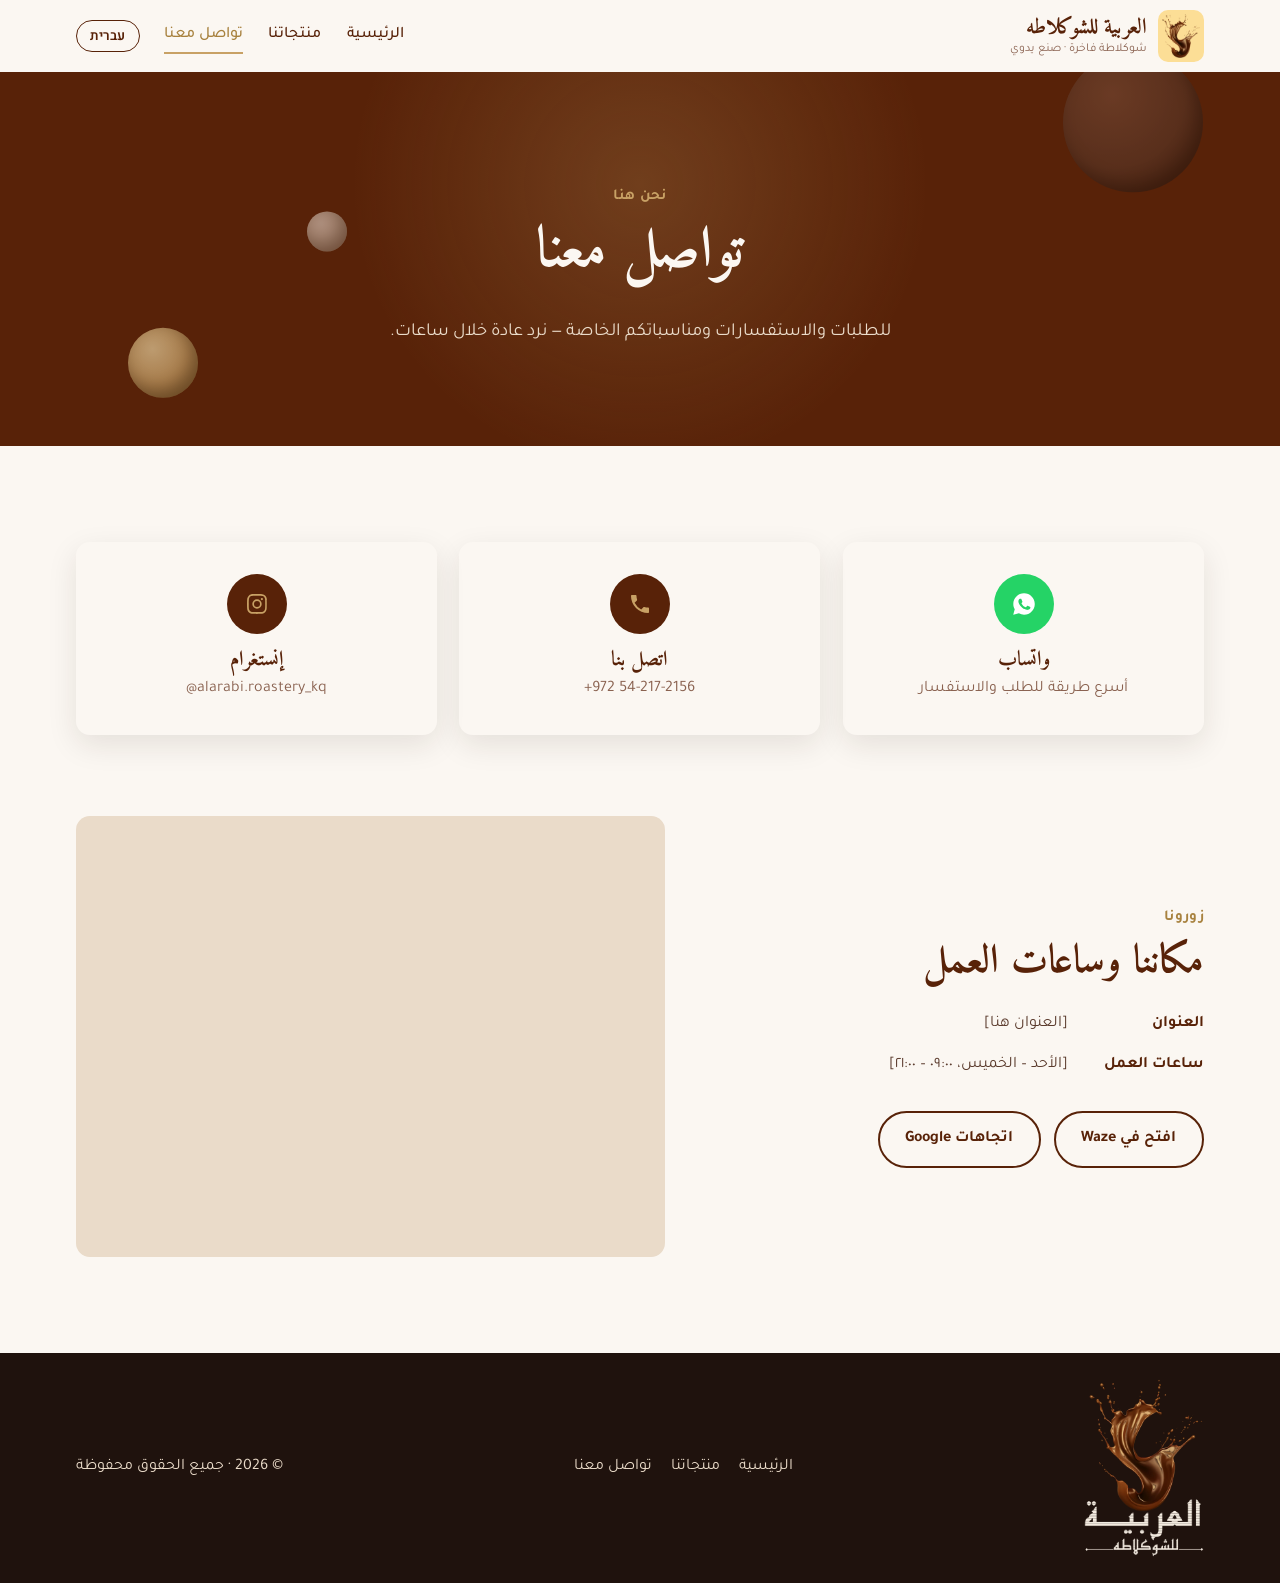
==== commit ed37a08f: "remove story and gallery sections Drop the home page's story (founder photo, timeline, signature) an" ====
--- a/contact.html
+++ b/contact.html
@@ -27,7 +27,6 @@
       </a>
       <nav class="nav" id="nav" aria-label="Main">
         <a href="index.html" data-i18n="nav.home"></a>
-        <a href="index.html#story" data-i18n="nav.story"></a>
         <a href="products.html" data-i18n="nav.products"></a>
         <a href="contact.html" data-i18n="nav.contact" aria-current="page"></a>
       </nav>
--- a/css/styles.css
+++ b/css/styles.css
@@ -95,7 +95,6 @@
 .logo-tag { font-size: .75rem; color: var(--muted); }
 
 .footer-logo { width: 120px; height: auto; display: block; }
-.story-logo { width: 90px; height: auto; margin-bottom: 1rem; }
 
 .nav { display: flex; gap: 1.6rem; margin-inline-start: auto; }
 .nav a { font-weight: 500; position: relative; }
@@ -181,7 +180,7 @@
   transition: transform .2s ease;
 }
 .card:hover { transform: translateY(-4px); }
-.card-media { aspect-ratio: 4 / 3; background: var(--cream-200); }
+.card-media { position: relative; aspect-ratio: 4 / 3; background: var(--cream-200); }
 .card-media img { width: 100%; height: 100%; object-fit: cover; }
 .card-body { padding: 1.1rem 1.2rem 1.3rem; display: flex; flex-direction: column; flex: 1; }
 .card-body p { color: var(--muted); font-size: .95rem; flex: 1; }
@@ -190,6 +189,19 @@
 .card-link:hover .card-body h3 a { color: var(--gold-dark); }
 .card-foot { display: flex; align-items: center; justify-content: space-between; gap: .5rem; }
 .price { font-weight: 700; font-size: 1.1rem; }
+
+.badge {
+  position: absolute; inset-inline-end: .6rem; top: .6rem;
+  background: var(--logo-yellow); color: var(--cocoa-800);
+  font-size: .75rem; font-weight: 700; padding: .25em .7em; border-radius: 999px;
+}
+
+/* Flavours menu (names only, sold by weight) */
+.flavours-grid { display: flex; flex-wrap: wrap; justify-content: center; gap: .6rem; }
+.flavour-chip {
+  background: var(--cream-50); border: 1.5px solid var(--cream-200); color: var(--cocoa-600);
+  padding: .5em 1.1em; border-radius: 999px; font-size: .9rem;
+}
 
 /* Placeholder product art (until real photos exist) */
 .placeholder-art { width: 100%; height: 100%; display: grid; place-items: center; }
@@ -422,62 +434,6 @@
 .page-hero-deco span:nth-child(3) { width: 40px; height: 40px; top: 30%; inset-inline-end: 24%;
   background: radial-gradient(circle at 35% 30%, #fff8ef, var(--cream-200) 60%, #cdb79c); opacity: .5; }
 
-/* ---------- Photo placeholders (swap for <img class="photo">) ---------- */
-.photo {
-  width: 100%; height: 100%; min-height: 180px; border-radius: var(--radius);
-  object-fit: cover; display: grid; place-items: center; text-align: center;
-  color: var(--cocoa-400); font-size: .9rem; padding: 1rem;
-  background:
-    url("data:image/svg+xml,%3Csvg xmlns='http://www.w3.org/2000/svg' width='44' height='44' viewBox='0 0 24 24' fill='none' stroke='%238a6250' stroke-width='1.4' stroke-linecap='round' stroke-linejoin='round' opacity='.55'%3E%3Cpath d='M4 8h3l2-3h6l2 3h3v11H4z'/%3E%3Ccircle cx='12' cy='13' r='3.5'/%3E%3C/svg%3E") center 42% / 44px no-repeat,
-    repeating-linear-gradient(45deg, rgba(138,98,80,.05) 0 12px, transparent 12px 24px),
-    linear-gradient(135deg, var(--cream-200), #e0cdb6);
-}
-.photo span { margin-top: 70px; }
-img.photo { padding: 0; background: none; }
-
-/* ---------- Story ---------- */
-.story { display: grid; grid-template-columns: .9fr 1.1fr; gap: clamp(2rem, 5vw, 4.5rem); align-items: center; }
-.story-media { position: relative; }
-.photo-tall { aspect-ratio: 4 / 5; }
-.story-badge {
-  position: absolute; bottom: -22px; inset-inline-end: -16px;
-  background: var(--cocoa-800); color: var(--cream-100); border-radius: var(--radius);
-  padding: 1rem 1.3rem; box-shadow: var(--shadow); display: flex; flex-direction: column; max-width: 190px;
-}
-.story-badge strong { font-family: var(--font-display); font-size: 2rem; color: var(--gold); line-height: 1.1; }
-.story-badge span { font-size: .9rem; }
-.signature { font-family: var(--font-display); font-size: 1.15rem; color: var(--gold-dark); }
-
-.timeline { list-style: none; padding: 0; margin: 2rem 0 0; display: grid; gap: 1.1rem; position: relative; }
-.timeline::before {
-  content: ""; position: absolute; inset-block: 8px; inset-inline-start: 35px; width: 2px; background: var(--cream-200);
-}
-.timeline li { display: grid; grid-template-columns: 72px 1fr; gap: 1rem; align-items: start; position: relative; }
-.t-year {
-  background: var(--cream-100); border: 2px solid var(--gold); border-radius: 999px; z-index: 1;
-  text-align: center; font-weight: 700; font-size: .85rem; padding: .2em .3em; color: var(--cocoa-600);
-}
-.timeline p { margin: 0; color: var(--muted); }
-
-/* ---------- Gallery ---------- */
-.gallery {
-  display: grid; gap: 1rem;
-  grid-template-columns: repeat(4, 1fr); grid-auto-rows: 200px;
-}
-.g1 { grid-column: span 2; grid-row: span 2; }
-.g4 { grid-row: span 2; }
-.g6 { grid-column: span 2; }
-.g-item { position: relative; margin: 0; border-radius: var(--radius); overflow: hidden; }
-.g-item .photo { border-radius: 0; transition: scale .6s cubic-bezier(.2,.7,.2,1); translate: var(--mx, 0) var(--my, 0); }
-.g-item:hover .photo { scale: 1.06; }
-.g-item figcaption {
-  position: absolute; inset-inline: 0; bottom: 0; padding: 2rem 1rem .8rem;
-  background: linear-gradient(to top, rgba(31,18,13,.75), transparent);
-  color: var(--cream-50); font-weight: 500;
-  translate: 0 40%; opacity: 0; transition: translate .4s ease, opacity .4s ease;
-}
-.g-item:hover figcaption { translate: 0 0; opacity: 1; }
-
 /* ---------- Values ---------- */
 .values { display: grid; grid-template-columns: repeat(3, 1fr); gap: 1.4rem; }
 .value {
@@ -527,38 +483,32 @@
 .footer-nav { display: flex; gap: 1.2rem; }
 .footer-nav a:hover { color: var(--gold); }
 
-/* ---------- Shared tilt + reflection for gallery, channels, values ---------- */
-.g-item, .channel, .value {
+/* ---------- Shared tilt + reflection for channels, values ---------- */
+.channel, .value {
+  position: relative;
   transform: perspective(900px) rotateX(var(--rx, 0deg)) rotateY(var(--ry, 0deg));
   transition: transform .45s cubic-bezier(.2,.7,.2,1), box-shadow .3s ease,
               opacity .8s ease var(--d, 0ms), translate .9s cubic-bezier(.2,.7,.2,1) var(--d, 0ms);
 }
-.channel, .value { position: relative; }
-.g-item.is-tilting, .channel.is-tilting, .value.is-tilting {
+.channel.is-tilting, .value.is-tilting {
   transition: transform .1s linear, box-shadow .3s ease, opacity .8s ease, translate .9s ease;
 }
 .channel:hover, .value:hover { box-shadow: 0 22px 40px rgba(43,26,20,.16); }
-.channel::after, .value::after, .g-item::after {
+.channel::after, .value::after {
   content: ""; position: absolute; inset: 0; pointer-events: none; border-radius: inherit;
   background: radial-gradient(circle at var(--gx, 50%) var(--gy, 0%), rgba(255,255,255,.35), transparent 45%);
   opacity: 0; transition: opacity .3s ease;
 }
-.channel:hover::after, .value:hover::after, .g-item:hover::after { opacity: 1; }
+.channel:hover::after, .value:hover::after { opacity: 1; }
 
 /* ---------- Responsive ---------- */
 @media (max-width: 960px) {
-  .story, .visit { grid-template-columns: 1fr; }
-  .story-media { max-width: 460px; margin-inline: auto; width: 100%; }
-  .gallery { grid-template-columns: repeat(2, 1fr); grid-auto-rows: 170px; }
-  .g1 { grid-column: span 2; }
-  .g6 { grid-column: span 2; }
+  .visit { grid-template-columns: 1fr; }
 }
 @media (max-width: 760px) {
   .values, .channels { grid-template-columns: 1fr; }
   .selected { grid-template-columns: 1fr; }
-  .story-badge { inset-inline-end: 8px; }
   .footer-inner { flex-direction: column; text-align: center; }
-  .g-item figcaption { translate: 0 0; opacity: 1; }
 }
 
 /* Featured grid on home: 3 cards fill the row */
